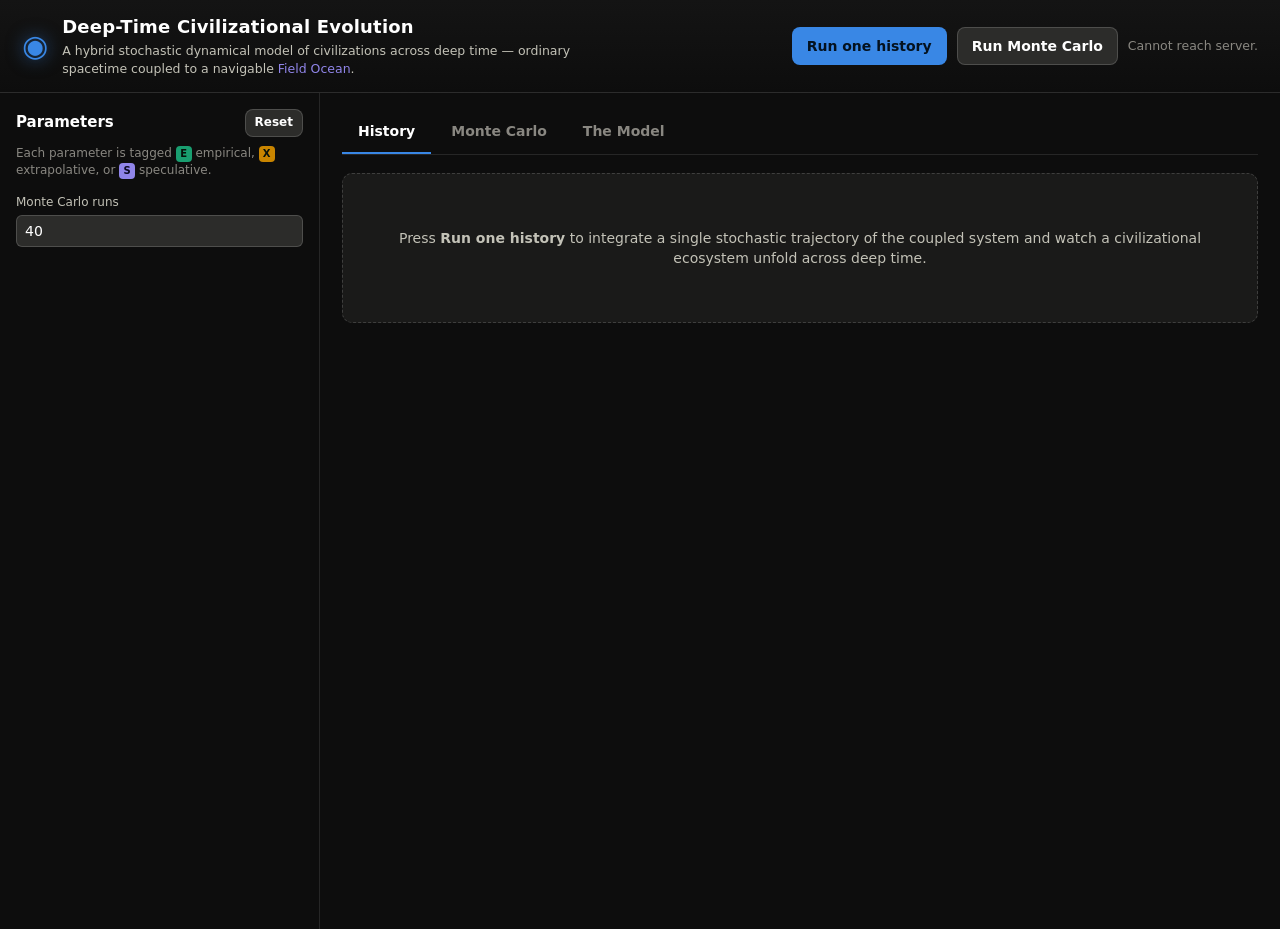
==== web/index.html @ dd200f29 "Implement Deep-Time Civilizational Evolution model with web interface Full hybrid stochastic dynamic" ====
<!DOCTYPE html>
<html lang="en" data-theme="dark">
<head>
  <meta charset="utf-8" />
  <meta name="viewport" content="width=device-width, initial-scale=1" />
  <title>Deep-Time Civilizational Evolution</title>
  <link rel="stylesheet" href="styles.css" />
</head>
<body>
  <header class="topbar">
    <div class="brand">
      <div class="brand-mark">&#9673;</div>
      <div class="brand-text">
        <h1>Deep-Time Civilizational Evolution</h1>
        <p>A hybrid stochastic dynamical model of civilizations across deep time &mdash; ordinary
           spacetime coupled to a navigable <em>Field Ocean</em>.</p>
      </div>
    </div>
    <div class="run-controls">
      <button id="btn-run" class="btn btn-primary">Run one history</button>
      <button id="btn-mc" class="btn">Run Monte Carlo</button>
      <span id="status" class="status"></span>
    </div>
  </header>

  <div class="layout">
    <aside class="sidebar" id="sidebar">
      <div class="sidebar-head">
        <h2>Parameters</h2>
        <button id="btn-reset" class="btn btn-tiny" title="Restore defaults">Reset</button>
      </div>
      <p class="sidebar-hint">
        Each parameter is tagged
        <span class="tag tag-E">E</span> empirical,
        <span class="tag tag-X">X</span> extrapolative, or
        <span class="tag tag-S">S</span> speculative.
      </p>
      <div class="mc-controls">
        <label class="field">
          <span>Monte Carlo runs</span>
          <input type="number" id="mc-runs" min="2" max="200" step="1" value="40" />
        </label>
      </div>
      <div id="param-groups"></div>
    </aside>

    <main class="content">
      <nav class="tabs">
        <button class="tab tab-active" data-tab="history">History</button>
        <button class="tab" data-tab="montecarlo">Monte Carlo</button>
        <button class="tab" data-tab="model">The Model</button>
      </nav>

      <!-- ================= HISTORY ================= -->
      <section class="tab-panel" id="panel-history">
        <div class="empty-state" id="history-empty">
          <p>Press <strong>Run one history</strong> to integrate a single stochastic
             trajectory of the coupled system and watch a civilizational ecosystem
             unfold across deep time.</p>
        </div>
        <div id="history-body" class="hidden">
          <div class="stat-row" id="stat-row"></div>

          <h3 class="section-title">Observable trajectories <span class="muted">&sect;41</span></h3>
          <div class="chart-grid" id="history-charts"></div>

          <div class="split">
            <div class="panel">
              <h3 class="section-title">Field network <span class="muted">&sect;4&ndash;5</span></h3>
              <p class="panel-sub">Inhabited sites in the Field graph. Node colour = civilization,
                 size = population, halo = local Field state &psi;. Edge opacity = Field route weight.</p>
              <div id="network"></div>
              <div id="network-legend" class="legend"></div>
            </div>
            <div class="panel">
              <h3 class="section-title">Civilizations at t<sub>end</sub></h3>
              <div id="civ-table" class="table-wrap"></div>
            </div>
          </div>

          <h3 class="section-title">Historical stratigraphy <span class="muted">&sect;48</span></h3>
          <p class="panel-sub">Every discrete event in the run, laid down in time like strata.</p>
          <div id="timeline"></div>
          <div id="timeline-legend" class="legend"></div>
        </div>
      </section>

      <!-- ================= MONTE CARLO ================= -->
      <section class="tab-panel hidden" id="panel-montecarlo">
        <div class="empty-state" id="mc-empty">
          <p>Press <strong>Run Monte Carlo</strong> to sample an ensemble of independent
             histories and estimate the probability questions of &sect;42.</p>
        </div>
        <div id="mc-progress-wrap" class="hidden">
          <div class="progress"><div id="mc-progress-bar" class="progress-bar"></div></div>
          <p id="mc-progress-text" class="muted"></p>
        </div>
        <div id="mc-body" class="hidden">
          <h3 class="section-title">Probability questions <span class="muted">&sect;42</span></h3>
          <p class="panel-sub">Empirical frequency over <span id="mc-n"></span> runs, with
             &plusmn;1 standard error.</p>
          <div id="mc-prob"></div>

          <h3 class="section-title">Ensemble trajectories</h3>
          <p class="panel-sub">Mean across the ensemble; shaded band is the 10th&ndash;90th percentile.</p>
          <div class="chart-grid" id="mc-charts"></div>
        </div>
      </section>

      <!-- ================= MODEL ================= -->
      <section class="tab-panel hidden" id="panel-model">
        <div class="panel">
          <h3 class="section-title">State variables <span class="muted">&sect;6</span></h3>
          <div id="glossary" class="glossary"></div>
        </div>
        <div class="panel">
          <h3 class="section-title">Field-mastery tiers <span class="muted">&sect;16</span></h3>
          <div id="tiers" class="tiers"></div>
        </div>
        <div class="panel">
          <h3 class="section-title">Full specification</h3>
          <div id="model-doc" class="model-doc">Loading&hellip;</div>
        </div>
      </section>
    </main>
  </div>

  <script src="charts.js"></script>
  <script src="app.js"></script>
</body>
</html>
---- web/styles.css ----
/* Deep-Time model — dark "deep space" interface.
   Colours are the dataviz reference palette, dark steps (validated). */
:root {
  color-scheme: dark;
  --plane:        #0d0d0d;   /* page plane */
  --surface-1:    #1a1a19;   /* panels / chart surface */
  --surface-2:    #232320;   /* raised elements */
  --surface-3:    #2c2c2a;   /* inputs */
  --ink:          #ffffff;
  --ink-2:        #c3c2b7;
  --muted:        #898781;
  --grid:         #2c2c2a;
  --baseline:     #383835;
  --border:       rgba(255,255,255,0.10);
  --border-2:     rgba(255,255,255,0.16);

  /* categorical (civilizations) — dark steps */
  --c1:#3987e5; --c2:#008300; --c3:#d55181; --c4:#c98500;
  --c5:#199e70; --c6:#d95926; --c7:#9085e9; --c8:#e66767;

  /* sequential blue (magnitude) */
  --seq-lo:#184f95; --seq-mid:#256abf; --seq-hi:#6da7ec;

  /* status */
  --good:#0ca30c; --warning:#fab219; --serious:#ec835a; --critical:#d03b3b;

  /* epistemic tags */
  --tag-E:#199e70; --tag-X:#c98500; --tag-S:#9085e9;

  --radius: 10px;
  --font: system-ui, -apple-system, "Segoe UI", sans-serif;
}

* { box-sizing: border-box; }
html, body { margin: 0; padding: 0; }
body {
  background: var(--plane);
  color: var(--ink);
  font-family: var(--font);
  font-size: 14px;
  line-height: 1.45;
  -webkit-font-smoothing: antialiased;
}
h1, h2, h3 { margin: 0; font-weight: 650; }
a { color: var(--c1); }
.hidden { display: none !important; }
.muted { color: var(--muted); font-weight: 400; font-size: 0.85em; }

/* ---------- top bar ---------- */
.topbar {
  display: flex; align-items: center; justify-content: space-between;
  gap: 16px; padding: 14px 22px;
  background: linear-gradient(180deg, #141414, var(--plane));
  border-bottom: 1px solid var(--border);
  position: sticky; top: 0; z-index: 20;
}
.brand { display: flex; align-items: center; gap: 14px; min-width: 0; }
.brand-mark {
  font-size: 30px; color: var(--c1);
  text-shadow: 0 0 18px rgba(57,135,229,0.55);
}
.brand-text h1 { font-size: 18px; letter-spacing: 0.2px; }
.brand-text p { margin: 2px 0 0; color: var(--ink-2); font-size: 12.5px; max-width: 72ch; }
.brand-text em { color: var(--c7); font-style: normal; }

.run-controls { display: flex; align-items: center; gap: 10px; flex-shrink: 0; }
.status { color: var(--muted); font-size: 12.5px; min-width: 90px; }

/* ---------- buttons & inputs ---------- */
.btn {
  background: var(--surface-3); color: var(--ink); border: 1px solid var(--border-2);
  border-radius: 8px; padding: 8px 14px; font: inherit; font-weight: 550;
  cursor: pointer; transition: background .15s, border-color .15s, transform .05s;
}
.btn:hover { background: #34342f; }
.btn:active { transform: translateY(1px); }
.btn:disabled { opacity: .5; cursor: not-allowed; }
.btn-primary { background: var(--c1); border-color: transparent; color: #04121f; }
.btn-primary:hover { background: #4f95ea; }
.btn-tiny { padding: 4px 9px; font-size: 12px; }

input[type="number"], input[type="range"] { font: inherit; }
input[type="number"] {
  width: 100%; background: var(--surface-3); color: var(--ink);
  border: 1px solid var(--border-2); border-radius: 6px; padding: 5px 8px;
}

/* ---------- layout ---------- */
.layout { display: grid; grid-template-columns: 320px 1fr; align-items: start; }
.sidebar {
  position: sticky; top: 64px; align-self: start;
  height: calc(100vh - 64px); overflow-y: auto;
  padding: 16px; border-right: 1px solid var(--border);
  background: var(--plane);
}
.sidebar-head { display: flex; align-items: center; justify-content: space-between; }
.sidebar-head h2 { font-size: 15px; }
.sidebar-hint { color: var(--muted); font-size: 12px; margin: 8px 0 14px; }
.mc-controls { margin-bottom: 12px; }
.content { padding: 18px 22px 60px; min-width: 0; }

/* ---------- parameter groups ---------- */
.pgroup { border: 1px solid var(--border); border-radius: var(--radius); margin-bottom: 10px; overflow: hidden; }
.pgroup > summary {
  list-style: none; cursor: pointer; padding: 10px 12px; font-weight: 600;
  background: var(--surface-1); display: flex; justify-content: space-between; align-items: center;
}
.pgroup > summary::-webkit-details-marker { display: none; }
.pgroup > summary::after { content: "▾"; color: var(--muted); font-size: 11px; }
.pgroup[open] > summary::after { content: "▴"; }
.pgroup-body { padding: 6px 12px 12px; }

.field { display: block; margin: 10px 0; }
.field > span { display: block; font-size: 12px; color: var(--ink-2); margin-bottom: 4px; }
.param { margin: 12px 0; }
.param-top { display: flex; align-items: center; justify-content: space-between; gap: 8px; }
.param-label { font-size: 12.5px; color: var(--ink-2); display: flex; align-items: center; gap: 6px; }
.param-val { font-variant-numeric: tabular-nums; color: var(--ink); font-size: 12.5px; min-width: 52px; text-align: right; }
.param input[type="range"] { width: 100%; margin-top: 6px; accent-color: var(--c1); }

.tag {
  display: inline-block; width: 16px; height: 16px; line-height: 16px; text-align: center;
  border-radius: 4px; font-size: 10px; font-weight: 700; color: #06120b;
}
.tag-E { background: var(--tag-E); }
.tag-X { background: var(--tag-X); }
.tag-S { background: var(--tag-S); color: #0a0820; }

/* ---------- tabs ---------- */
.tabs { display: flex; gap: 4px; border-bottom: 1px solid var(--border); margin-bottom: 18px; }
.tab {
  background: none; border: none; color: var(--muted); font: inherit; font-weight: 600;
  padding: 10px 16px; cursor: pointer; border-bottom: 2px solid transparent;
}
.tab:hover { color: var(--ink-2); }
.tab-active { color: var(--ink); border-bottom-color: var(--c1); }

/* ---------- panels & sections ---------- */
.panel {
  background: var(--surface-1); border: 1px solid var(--border);
  border-radius: var(--radius); padding: 16px; margin-bottom: 18px;
}
.section-title { font-size: 14px; margin: 4px 0 10px; display: flex; align-items: baseline; gap: 8px; }
.panel-sub { color: var(--muted); font-size: 12px; margin: 0 0 12px; max-width: 80ch; }
.empty-state {
  border: 1px dashed var(--border-2); border-radius: var(--radius);
  padding: 40px; text-align: center; color: var(--ink-2); background: var(--surface-1);
}
.split { display: grid; grid-template-columns: 1fr 1fr; gap: 18px; }
@media (max-width: 1100px) { .split { grid-template-columns: 1fr; } .layout { grid-template-columns: 1fr; } .sidebar { position: static; height: auto; } }

/* ---------- stat tiles ---------- */
.stat-row { display: grid; grid-template-columns: repeat(auto-fit, minmax(140px, 1fr)); gap: 12px; margin-bottom: 20px; }
.stat {
  background: var(--surface-1); border: 1px solid var(--border);
  border-radius: var(--radius); padding: 12px 14px;
}
.stat .k { font-size: 12px; color: var(--muted); }
.stat .v { font-size: 22px; font-weight: 650; margin-top: 2px; }
.stat .sub { font-size: 11.5px; color: var(--ink-2); margin-top: 2px; }

/* ---------- chart grid ---------- */
.chart-grid { display: grid; grid-template-columns: repeat(auto-fit, minmax(320px, 1fr)); gap: 16px; }
.chart-card {
  background: var(--surface-1); border: 1px solid var(--border);
  border-radius: var(--radius); padding: 12px 12px 6px;
}
.chart-card h4 { margin: 0 0 2px; font-size: 13px; font-weight: 600; }
.chart-card .chart-note { color: var(--muted); font-size: 11px; margin: 0 0 6px; }
.chart-svg { width: 100%; display: block; }

/* legends */
.legend { display: flex; flex-wrap: wrap; gap: 10px 16px; margin-top: 10px; }
.legend-item { display: flex; align-items: center; gap: 6px; font-size: 12px; color: var(--ink-2); }
.legend-swatch { width: 12px; height: 12px; border-radius: 3px; flex-shrink: 0; }
.legend-line { width: 16px; height: 3px; border-radius: 2px; flex-shrink: 0; }

/* ---------- svg tooltip ---------- */
.viz-tooltip {
  position: fixed; pointer-events: none; z-index: 60;
  background: #0a0a0a; border: 1px solid var(--border-2); border-radius: 8px;
  padding: 7px 10px; font-size: 12px; color: var(--ink); box-shadow: 0 8px 24px rgba(0,0,0,.5);
  max-width: 260px; opacity: 0; transition: opacity .08s;
}
.viz-tooltip .tt-title { font-weight: 650; margin-bottom: 3px; }
.viz-tooltip .tt-row { display: flex; justify-content: space-between; gap: 12px; color: var(--ink-2); }
.viz-tooltip .tt-row b { color: var(--ink); font-variant-numeric: tabular-nums; }

/* ---------- tables ---------- */
.table-wrap { overflow-x: auto; }
table { border-collapse: collapse; width: 100%; font-size: 12.5px; }
th, td { text-align: right; padding: 6px 8px; border-bottom: 1px solid var(--border); font-variant-numeric: tabular-nums; }
th:first-child, td:first-child { text-align: left; font-variant-numeric: normal; }
th { color: var(--muted); font-weight: 600; }
.civ-dot { display: inline-block; width: 9px; height: 9px; border-radius: 50%; margin-right: 6px; }

/* ---------- probability bars ---------- */
.prob-row { display: grid; grid-template-columns: 210px 1fr 74px; align-items: center; gap: 12px; margin: 8px 0; }
.prob-label { font-size: 12.5px; color: var(--ink-2); }
.prob-track { background: var(--surface-3); border-radius: 6px; height: 20px; position: relative; overflow: hidden; }
.prob-fill { height: 100%; border-radius: 6px; background: var(--c1); }
.prob-err { position: absolute; top: 0; height: 100%; border-left: 1px solid rgba(255,255,255,.6); border-right: 1px solid rgba(255,255,255,.6); background: rgba(255,255,255,.12); }
.prob-val { font-variant-numeric: tabular-nums; text-align: right; font-size: 12.5px; }

/* ---------- progress ---------- */
.progress { background: var(--surface-3); border-radius: 8px; height: 12px; overflow: hidden; margin: 20px 0 6px; }
.progress-bar { height: 100%; width: 0%; background: linear-gradient(90deg, var(--c1), var(--c7)); transition: width .2s; }

/* ---------- model doc ---------- */
.glossary { display: grid; grid-template-columns: repeat(auto-fit, minmax(240px,1fr)); gap: 6px 18px; }
.gl-item { display: flex; gap: 8px; padding: 4px 0; border-bottom: 1px solid var(--border); }
.gl-sym { color: var(--c1); font-weight: 650; min-width: 46px; }
.gl-desc { color: var(--ink-2); }
.tiers { display: grid; gap: 6px; }
.tier { display: grid; grid-template-columns: 90px 1fr; gap: 10px; padding: 5px 0; border-bottom: 1px solid var(--border); }
.tier .rng { color: var(--c7); font-variant-numeric: tabular-nums; }
.model-doc { max-height: 560px; overflow-y: auto; font-size: 13px; color: var(--ink-2); }
.model-doc h1 { font-size: 18px; color: var(--ink); margin: 18px 0 8px; }
.model-doc h2, .model-doc h3 { color: var(--ink); margin: 16px 0 6px; font-size: 15px; }
.model-doc code { background: var(--surface-3); padding: 1px 5px; border-radius: 4px; font-size: 12px; }
.model-doc pre { background: var(--surface-3); padding: 10px; border-radius: 8px; overflow-x: auto; }
.model-doc table { margin: 8px 0; }
.model-doc p { margin: 6px 0; }
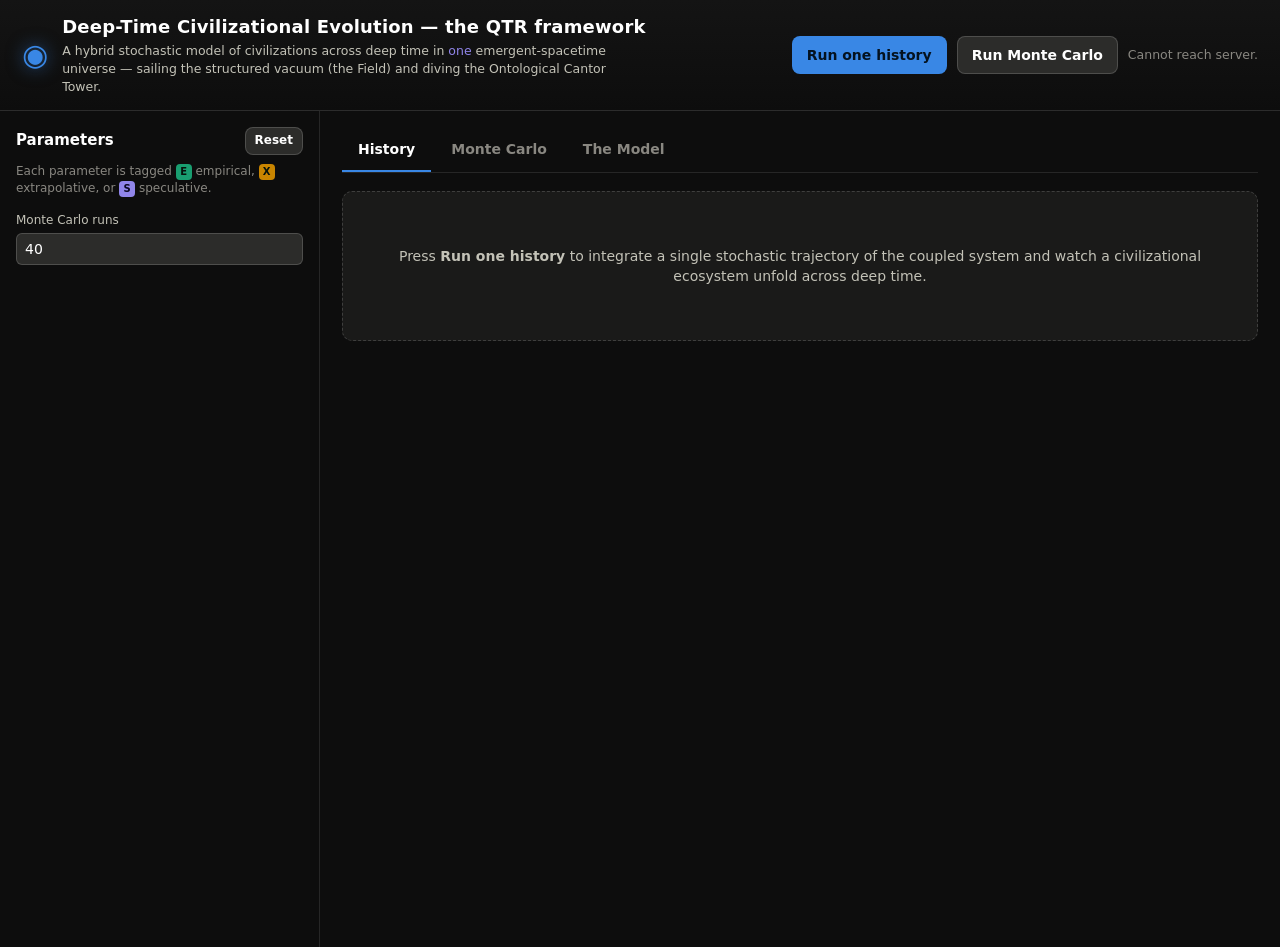
==== commit 6e4bbef0: "Update the Deep-Time system to the QTR v2 single-universe canon Integrates the framework from fopear" ====
--- a/web/index.html
+++ b/web/index.html
@@ -11,9 +11,9 @@
     <div class="brand">
       <div class="brand-mark">&#9673;</div>
       <div class="brand-text">
-        <h1>Deep-Time Civilizational Evolution</h1>
-        <p>A hybrid stochastic dynamical model of civilizations across deep time &mdash; ordinary
-           spacetime coupled to a navigable <em>Field Ocean</em>.</p>
+        <h1>Deep-Time Civilizational Evolution &mdash; the QTR framework</h1>
+        <p>A hybrid stochastic model of civilizations across deep time in <em>one</em> emergent-spacetime
+           universe &mdash; sailing the structured vacuum (the Field) and diving the Ontological Cantor Tower.</p>
       </div>
     </div>
     <div class="run-controls">
@@ -61,6 +61,26 @@
         <div id="history-body" class="hidden">
           <div class="stat-row" id="stat-row"></div>
 
+          <div class="panel panel-hero">
+            <h3 class="section-title">Deep-time ladder of civilizations
+              <span class="muted">7 eras &middot; K energy &times; &Phi; Field</span></h3>
+            <p class="panel-sub">Civilizational level across cosmic time (log). The bold blue&rarr;violet&rarr;gold
+               line is the frontier era reached by the leading civilization; the gold marker is the
+               narrative present (Anno 50&nbsp;000&nbsp;000&nbsp;000&nbsp;d.C.). <em>La civilt&agrave; &egrave; un processo
+               continuo; il Campo &egrave; la costante.</em></p>
+            <div id="ladder"></div>
+          </div>
+
+          <div class="panel">
+            <h3 class="section-title">Cosmological context
+              <span class="muted">&Lambda;CDM &middot; Penrose CCC</span></h3>
+            <p class="panel-sub">The whole civilizational narrative unfolds inside a sliver of the universe's
+               Stelliferous era. Beyond lie the Degenerate, Black-Hole and Heat-Death eras &mdash; and aeonic
+               (conformal-cyclic) crossovers are this model's route past them.</p>
+            <div id="cosmo-strip"></div>
+            <div id="cosmo-note" class="cosmo-note"></div>
+          </div>
+
           <h3 class="section-title">Observable trajectories <span class="muted">&sect;41</span></h3>
           <div class="chart-grid" id="history-charts"></div>
 
@@ -109,13 +129,63 @@
 
       <!-- ================= MODEL ================= -->
       <section class="tab-panel hidden" id="panel-model">
+        <div class="panel panel-hero">
+          <h3 class="section-title">QTR &mdash; Quantum Theory of Relativity
+            <span class="muted">single universe &middot; multi-depth</span></h3>
+          <p class="panel-sub">Spacetime is <em>emergent</em>, growing from a partial order of
+             relational quantum events. Everything happens inside <strong>one physical universe</strong>:
+             civilizations sail the structured vacuum (the Field) and dive its depths &mdash; they do
+             not travel to other universes. The four-layer operational stack:</p>
+          <div id="qtr-layers" class="tiers"></div>
+          <h4 class="sub-h">The four postulates &mdash; invariant at every depth</h4>
+          <div id="qtr-postulates" class="tiers"></div>
+          <h4 class="sub-h">&Lambda;L &mdash; the five-valued logic of the limit</h4>
+          <div id="qtr-lambda" class="chips"></div>
+        </div>
+
+        <div class="split">
+          <div class="panel">
+            <h3 class="section-title">Ontological Cantor Tower &amp; vessel classes
+              <span class="muted">OCT</span></h3>
+            <p class="panel-sub">State-depths within one universe, ranked by mutual information.
+               Diving deeper shortens the Field route &mdash; a deeper ship is a faster ship; a
+               vessel's class is the deepest OCT rung it can reach.</p>
+            <div id="oct-ref" class="tiers"></div>
+          </div>
+          <div class="panel">
+            <h3 class="section-title">Three doors of navigation</h3>
+            <p class="panel-sub">Three independent edges &mdash; all of them inside one universe.</p>
+            <div id="nav-ref" class="tiers"></div>
+          </div>
+        </div>
+
+        <div class="panel">
+          <h3 class="section-title">The six cosmic fates <span class="muted">sampling prior</span></h3>
+          <p class="panel-sub">Each history samples one ultimate fate for this one universe. Penrose
+             CCC is the only recurrent continuation &mdash; a possible continuation of this universe's
+             lifecycle, not travel between universes.</p>
+          <div id="fates-ref" class="tiers"></div>
+        </div>
+
+        <div class="panel">
+          <h3 class="section-title">Civilizational eras <span class="muted">7 rungs &middot; K &times; &Phi;</span></h3>
+          <p class="panel-sub">Each era is reached when both the energy (Kardashev K) and Field-mastery (&Phi;)
+             thresholds are met.</p>
+          <div id="era-ref" class="tiers"></div>
+        </div>
+        <div class="split">
+          <div class="panel">
+            <h3 class="section-title">Field-mastery tiers <span class="muted">&sect;16</span></h3>
+            <div id="tiers" class="tiers"></div>
+          </div>
+          <div class="panel">
+            <h3 class="section-title">Cosmological eras <span class="muted">Images 4&ndash;5</span></h3>
+            <div id="cosmo-ref" class="tiers"></div>
+          </div>
+        </div>
         <div class="panel">
           <h3 class="section-title">State variables <span class="muted">&sect;6</span></h3>
           <div id="glossary" class="glossary"></div>
-        </div>
-        <div class="panel">
-          <h3 class="section-title">Field-mastery tiers <span class="muted">&sect;16</span></h3>
-          <div id="tiers" class="tiers"></div>
         </div>
         <div class="panel">
           <h3 class="section-title">Full specification</h3>
--- a/web/styles.css
+++ b/web/styles.css
@@ -221,3 +221,22 @@
 .model-doc pre { background: var(--surface-3); padding: 10px; border-radius: 8px; overflow-x: auto; }
 .model-doc table { margin: 8px 0; }
 .model-doc p { margin: 6px 0; }
+
+/* ---------- deep-time ladder & cosmology ---------- */
+.panel-hero {
+  background: linear-gradient(180deg, #16161c, var(--surface-1));
+  border-color: var(--border-2);
+}
+.panel-hero .panel-sub em { color: var(--c4); font-style: italic; }
+.cosmo-note { margin-top: 10px; font-size: 12.5px; color: var(--ink-2); }
+.cosmo-note b { color: var(--ink); }
+.era-ref-row { align-items: start; }
+.era-ref-row .rng { color: var(--c7); font-weight: 650; }
+.tier .gl-desc { font-size: 11.5px; }
+.sub-h { margin: 16px 0 6px; font-size: 12.5px; color: var(--ink-2); font-weight: 650; }
+.chips { display: flex; flex-wrap: wrap; gap: 8px; }
+.chip { background: var(--surface-3); border: 1px solid var(--border); border-radius: 6px;
+  padding: 4px 9px; font-size: 12px; color: var(--ink-2); }
+.chip b { color: var(--c7); }
+.panel-hero .panel-sub strong { color: var(--ink); }
+.panel-hero .panel-sub em { color: var(--c1); font-style: normal; }
